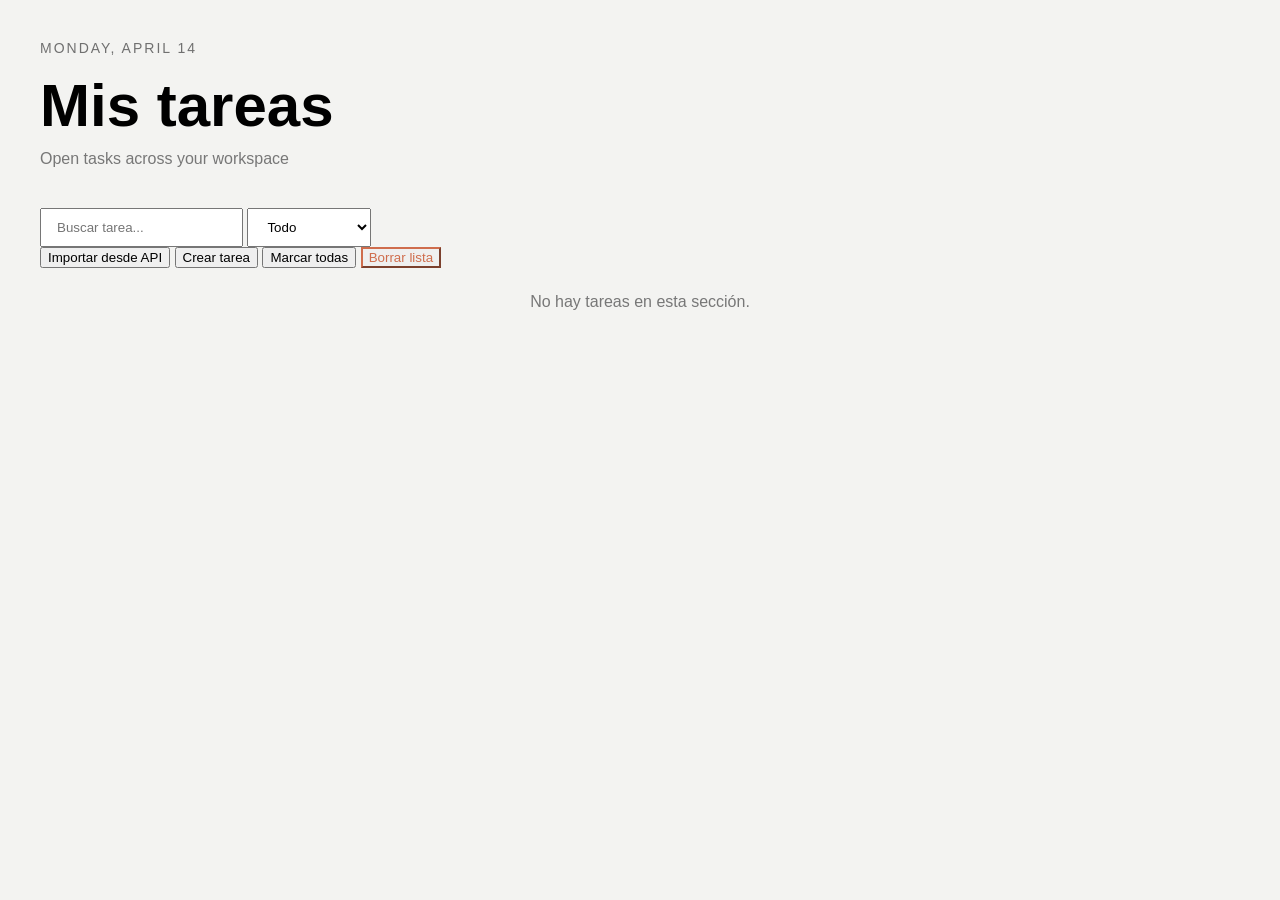
==== index.html @ c3b709b0 "Update index.html" ====
<!DOCTYPE html>
<html lang="es">
<head>
    <meta charset="UTF-8">
    <meta name="viewport" content="width=device-width, initial-scale=1.0">
    <title>Mis Tareas</title>
    <link rel="stylesheet" href="style.css">
</head>
<body>
    <div class="contenedor">
        <div class="encabezado">
            <div>
                <p class="fecha">MONDAY, APRIL 14</p>
                <h1>Mis tareas</h1>
                <p class="subtitulo">Open tasks across your workspace</p>
            </div>
        </div>
        <todo-app></todo-app>
    </div>
    <template id="todo-app-template">
        <div class="menu">
            <div class="filtros">
                <input type="text" id="bus" placeholder="Buscar tarea..." class="input-grande" style="max-width: 250px; margin-bottom: 0; padding: 10px 15px;">
                <select id="flt" style="max-width: 180px; margin-bottom: 0; padding: 10px 15px;">
                    <option value="todas">Todo</option>
                    <option value="pendientes">Abierto</option>
                    <option value="completadas">Completado</option>
                </select>
            </div>
            <div class="botones">
                <button id="imp" class="btn-import">Importar desde API</button>
                <button id="nva" class="btn-create">Crear tarea</button>
                <button id="mar" class="btn-import">Marcar todas</button>
                <button id="vac" class="btn-import" style="color: #cf6d4d; border-color: #cf6d4d;">Borrar lista</button>
            </div>
        </div>
        <div class="lista">
            <ul id="lst" style="list-style: none; padding: 0; margin: 0;"></ul>
        </div>
        <dialog id="mdl-f">
            <div class="modal-contenido">
                <button type="button" class="cerrar" onclick="this.closest('dialog').close()">×</button>
                <p class="modal-subtitulo">NUEVA TAREA</p>
                <h2>Crear una tarea</h2>
                <form id="frm">
                    <label>Nombre de la tarea</label>
                    <input type="text" id="ttl" class="input-grande" placeholder="Ej. Redactar informe de operaciones" required>
                    
                    <div class="check-fin">
                        <input type="checkbox" id="cmp">
                        <label for="cmp" style="margin-bottom: 0; cursor: pointer;">Marca esta tarea como finalizada</label>
                    </div>

                    <div class="acciones-modal">
                        <button type="button" class="btn-cancel" onclick="this.closest('dialog').close()">Cancelar</button>
                        <button type="submit" class="btn-guardar">Crear tarea</button>
                    </div>
                </form>
            </div>
        </dialog>
        <dialog id="mdl-i">
            <div class="modal-contenido">
                <button type="button" class="cerrar" onclick="this.closest('dialog').close()">×</button>
                <p class="modal-subtitulo">Tarea de la API</p>
                <h2>Importar tareas</h2>
                <p style="color: #777; margin-bottom: 20px;">Selecciona los elementos individuales del banco externo:</p>
                
                <ul id="api-lst" style="max-height: 250px; overflow-y: auto; list-style: none; padding: 0; margin-bottom: 20px;"></ul>
                
                <div class="acciones-modal">
                    <button type="button" class="btn-cancel" onclick="this.closest('dialog').close()">Cerrar</button>
                    <button type="button" id="cnf" class="btn-guardar">Importar seleccionadas</button>
                </div>
            </div>
        </dialog>
    </template>
<template id="tarea-item-template">
  <li class="tarea" style="list-style: none;">
    <div>
      <input type="checkbox" class="chk" style="transform: scale(1.2); cursor:pointer;">
    </div>
    <div class="titulo"></div>
    <div class="categoria info">
      <span></span><small></small>
    </div>
    <div class="botones" style="justify-content: flex-end; gap: 10px;">
      <button class="edi btn-import" style="padding: 5px 15px; border-radius: 6px;">Editar</button>
      <button class="del btn-import" style="padding: 5px 15px; border-radius: 6px; color: #cf6d4d; border-color: #cf6d4d;">Eliminar</button>
    </div>
  </li>
</template>
    <script src="app.js"></script>
</body>
</html>
---- style.css ----
*{
    margin:0;
    padding:0;
    box-sizing:border-box;
    font-family:Arial, Helvetica, sans-serif;
}
body{
    background:#f3f3f1;
    padding:40px;
}
.contenedor{
    max-width:1200px;
    margin:auto;
}
.encabezado{
    display:flex;
    justify-content:space-between;
    align-items:center;
    margin-bottom:40px;
}
.fecha{
    color:#707070;
    letter-spacing:2px;
    margin-bottom:15px;
    font-size:14px;
}
h1{
    font-size:60px;
    margin-bottom:10px;
}
.subtitulo{
    color:#777;
}
.botones{
    display:flex;
    gap:15px;
}
.btn-import{
    padding:15px 25px;
    background:white;
    border:1px solid #ccc;
    border-radius:12px;
    cursor:pointer;
}
.btn-create{
    padding:15px 25px;
    border:none;
    border-radius:12px;
    background:#0d4b36;
    color:white;
    font-weight:bold;
    cursor:pointer;
}
.menu{
    display:flex;
    justify-content:space-between;
    border-bottom:1px solid #dcdcdc;
    padding-bottom:15px;
    margin-bottom:25px;
}
.filtros{
    display:flex;
    gap:25px;
}
.filtros a{
    text-decoration:none;
    color:#777;
}
.filtros .activo{
    color:black;
    font-weight:bold;
}
.acciones{
    display:flex;
    gap:20px;
}
.acciones a{
    text-decoration:none;
    color:#777;
}
.lista{
    background:white;
    border-radius:20px;
    overflow:hidden;
    box-shadow:0 0 10px rgba(0,0,0,.08);
}
.tarea{
    display:grid;
    grid-template-columns:50px 1fr 180px 200px;
    align-items:center;
    padding:20px;
    border-bottom:1px solid #ececec;
}
.tarea:hover{
    background:#f8f8f8;
}
.titulo{
    font-size:18px;
}
.categoria{
    display:flex;
    align-items:center;
    gap:10px;
}
.categoria span{
    width:8px;
    height:8px;
    border-radius:50%;
}
.product span{
    background:#cf6d4d;
}
.design span{
    background:#3b82f6;
}
.operations span{
    background:#9b59b6;
}
.research span{
    background:#4caf50;
}
.info{
    color:#777;
    font-size:14px;
}
.info small{
    display:block;
    margin-top:5px;
}
.modal{
    position:fixed;
    top:0;
    left:0;
    width:100%;
    height:100%;
    background:rgba(0,0,0,.25);
    display:none;
    justify-content:center;
    align-items:center;
}
.modal.activo{
    display:flex;
}
.modal-contenido{
    width:700px;
    background:white;
    border-radius:30px;
    padding:35px;
    position:relative;
}
.cerrar{
    position:absolute;
    right:25px;
    top:20px;
    border:none;
    background:none;
    font-size:35px;
    cursor:pointer;
}
.modal-subtitulo{
    font-size:13px;
    letter-spacing:2px;
    color:#888;
}
.modal-contenido h2{
    font-size:50px;
    margin-top:10px;
    margin-bottom:30px;
}

.modal-contenido label{
    display:block;
    margin-bottom:10px;
}
.input-grande,
select,
input[type="date"]{
    width:100%;
    padding:15px;
    border-radius:15px;
    border:1px solid #ccc;
    margin-bottom:20px;
}
.input-grande{
    border:2px solid #a5baa9;
}
.fila{
    display:flex;
    gap:15px;
}
.grupo{
    flex:1;
}
.check-fin{
    display:flex !important;
    gap:10px;
    align-items:center;
    border:1px solid #ddd;
    padding:15px;
    border-radius:15px;
}
.acciones-modal{
    margin-top:30px;
    display:flex;
    justify-content:flex-end;
    gap:15px;
}
.btn-cancel{
    background:none;
    border:none;
    cursor:pointer;
    padding:12px 20px;
}

.btn-guardar{
    background:#0d4b36;
    color:white;
    border:none;
    border-radius:15px;
    padding:15px 25px;
    cursor:pointer;
}
todo-app dialog {
    border: none;
    border-radius: 30px; 
    padding: 35px;       
    position: fixed;
    top: 50%;
    left: 50%;
    transform: translate(-50%, -50%);
    max-width: 90%;
    width: 500px;
    background: white;
    box-shadow: 0 10px 30px rgba(0, 0, 0, 0.15);
}
todo-app dialog::backdrop {
    background: rgba(0, 0, 0, 0.25);
    backdrop-filter: blur(2px);
}
todo-app .completada span {
    text-decoration: line-through;
    color: #777;
}
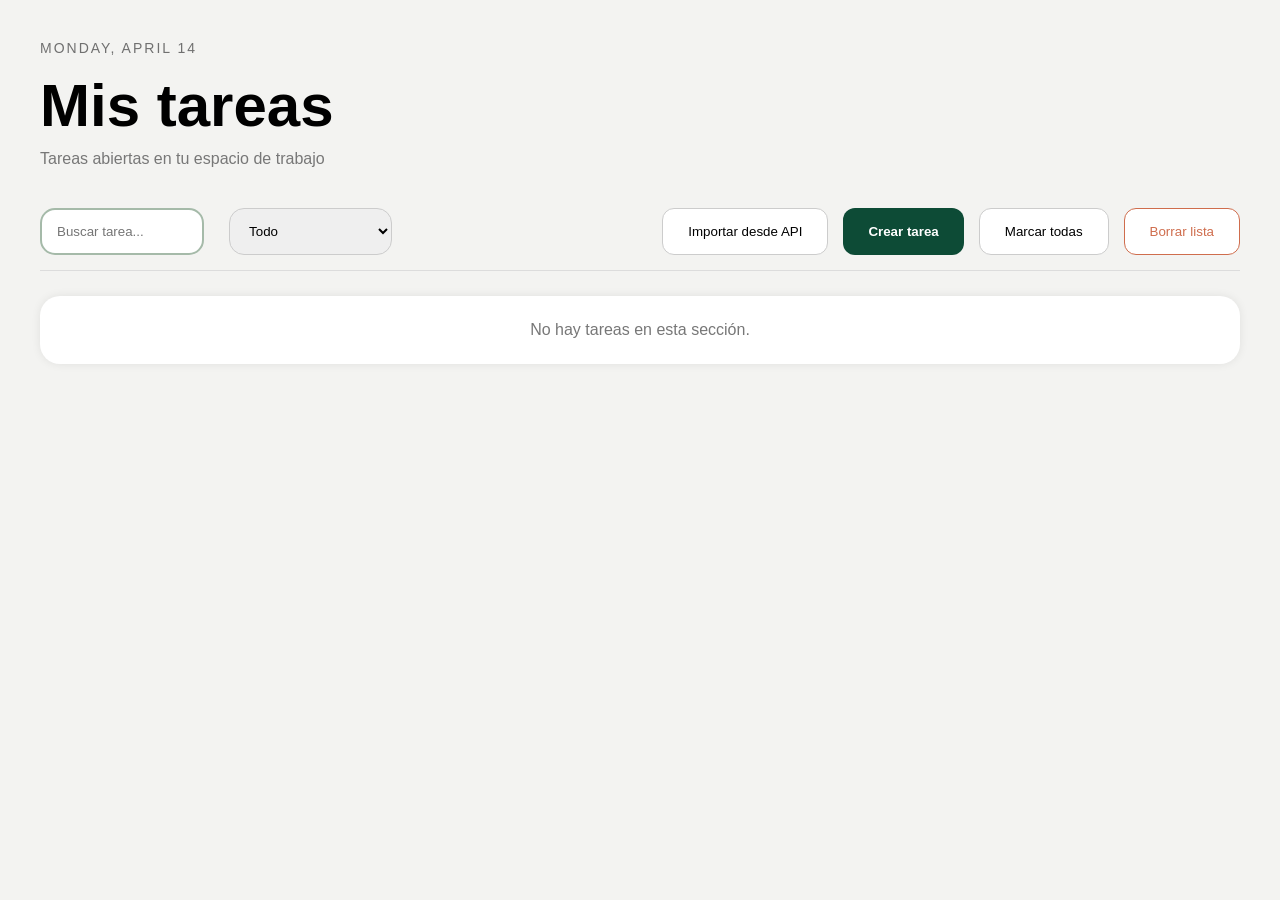
==== commit d6f27163: "Update index.html" ====
--- a/index.html
+++ b/index.html
@@ -12,7 +12,7 @@
             <div>
                 <p class="fecha">MONDAY, APRIL 14</p>
                 <h1>Mis tareas</h1>
-                <p class="subtitulo">Open tasks across your workspace</p>
+                <p class="subtitulo">Tareas abiertas en tu espacio de trabajo</p>
             </div>
         </div>
         <todo-app></todo-app>
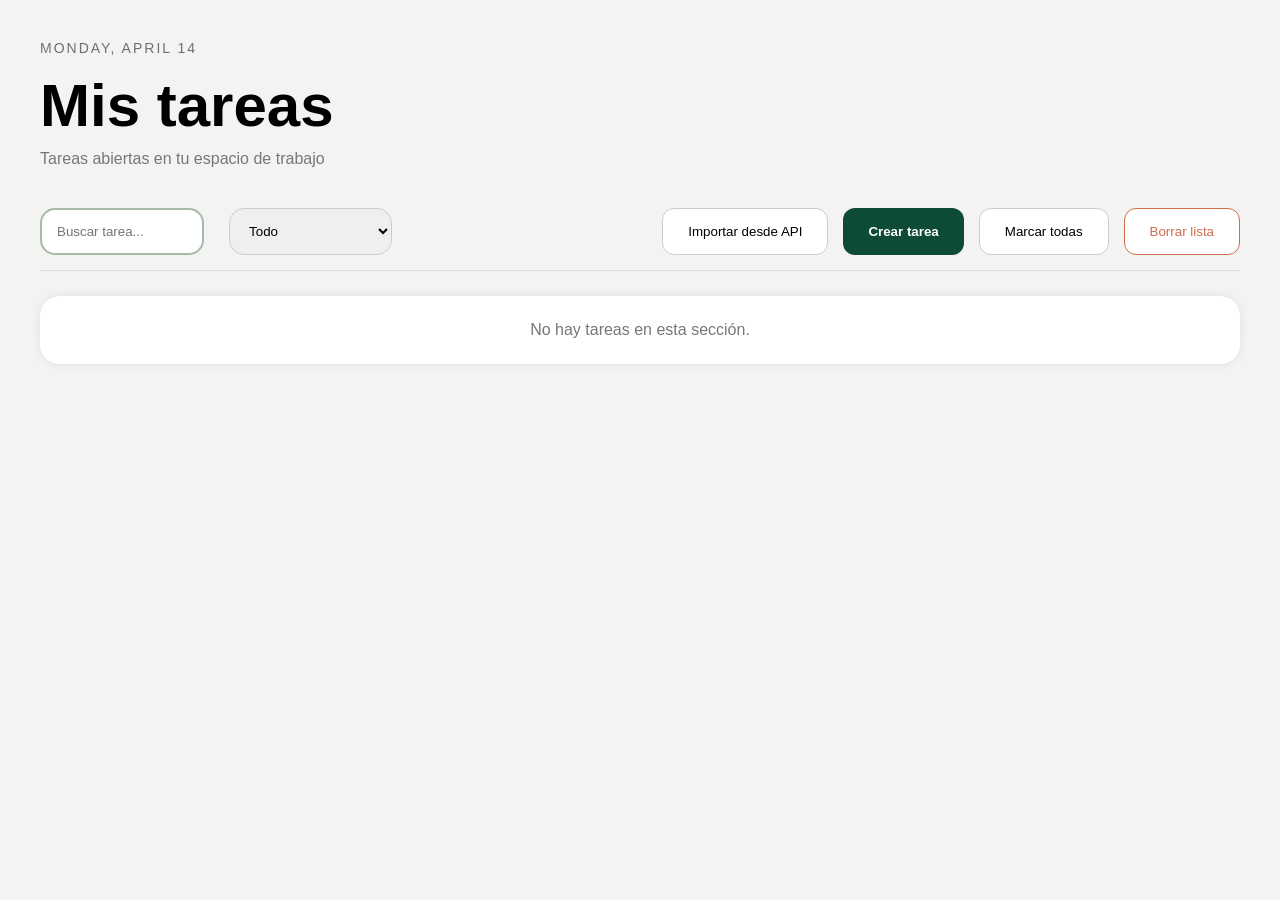
==== commit 52d44dc4: "Update index.html" ====
--- a/index.html
+++ b/index.html
@@ -45,6 +45,12 @@
                 <form id="frm">
                     <label>Nombre de la tarea</label>
                     <input type="text" id="ttl" class="input-grande" placeholder="Ej. Redactar informe de operaciones" required>
+                        <div class="fila">
+                            <div class="grupo">
+                                    <label>Fecha de Registro</label>
+                                    <input type="date" id="fch" required>
+                            </div>
+                        </div>
                     
                     <div class="check-fin">
                         <input type="checkbox" id="cmp">
@@ -81,7 +87,10 @@
     </div>
     <div class="titulo"></div>
     <div class="categoria info">
-      <span></span><small></small>
+      <span></span>
+      <!-- Agregamos un contenedor strong para pintar la fecha de registro -->
+      <strong class="fecha-txt" style="font-weight: normal; margin-right: 10px;"></strong>
+      <small></small>
     </div>
     <div class="botones" style="justify-content: flex-end; gap: 10px;">
       <button class="edi btn-import" style="padding: 5px 15px; border-radius: 6px;">Editar</button>
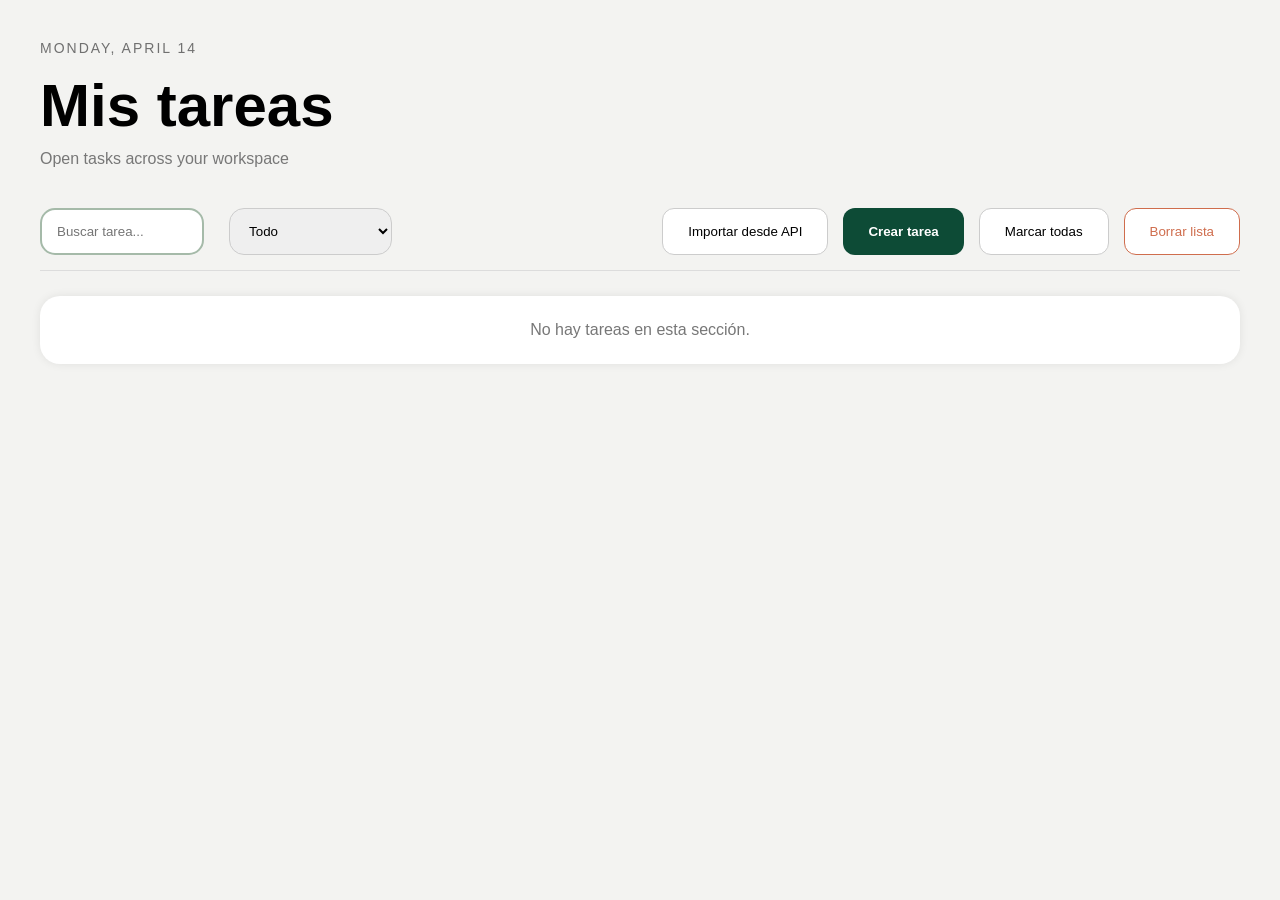
==== commit 1dfb63b0: "Create index.html" ====
--- a/index.html
+++ b/index.html
@@ -1,103 +1,102 @@
-<!DOCTYPE html>
-<html lang="es">
-<head>
-    <meta charset="UTF-8">
-    <meta name="viewport" content="width=device-width, initial-scale=1.0">
-    <title>Mis Tareas</title>
-    <link rel="stylesheet" href="style.css">
-</head>
-<body>
-    <div class="contenedor">
-        <div class="encabezado">
-            <div>
-                <p class="fecha">MONDAY, APRIL 14</p>
-                <h1>Mis tareas</h1>
-                <p class="subtitulo">Tareas abiertas en tu espacio de trabajo</p>
-            </div>
-        </div>
-        <todo-app></todo-app>
-    </div>
-    <template id="todo-app-template">
-        <div class="menu">
-            <div class="filtros">
-                <input type="text" id="bus" placeholder="Buscar tarea..." class="input-grande" style="max-width: 250px; margin-bottom: 0; padding: 10px 15px;">
-                <select id="flt" style="max-width: 180px; margin-bottom: 0; padding: 10px 15px;">
-                    <option value="todas">Todo</option>
-                    <option value="pendientes">Abierto</option>
-                    <option value="completadas">Completado</option>
-                </select>
-            </div>
-            <div class="botones">
-                <button id="imp" class="btn-import">Importar desde API</button>
-                <button id="nva" class="btn-create">Crear tarea</button>
-                <button id="mar" class="btn-import">Marcar todas</button>
-                <button id="vac" class="btn-import" style="color: #cf6d4d; border-color: #cf6d4d;">Borrar lista</button>
-            </div>
-        </div>
-        <div class="lista">
-            <ul id="lst" style="list-style: none; padding: 0; margin: 0;"></ul>
-        </div>
-        <dialog id="mdl-f">
-            <div class="modal-contenido">
-                <button type="button" class="cerrar" onclick="this.closest('dialog').close()">×</button>
-                <p class="modal-subtitulo">NUEVA TAREA</p>
-                <h2>Crear una tarea</h2>
-                <form id="frm">
-                    <label>Nombre de la tarea</label>
-                    <input type="text" id="ttl" class="input-grande" placeholder="Ej. Redactar informe de operaciones" required>
-                        <div class="fila">
-                            <div class="grupo">
-                                    <label>Fecha de Registro</label>
-                                    <input type="date" id="fch" required>
-                            </div>
-                        </div>
-                    
-                    <div class="check-fin">
-                        <input type="checkbox" id="cmp">
-                        <label for="cmp" style="margin-bottom: 0; cursor: pointer;">Marca esta tarea como finalizada</label>
-                    </div>
-
-                    <div class="acciones-modal">
-                        <button type="button" class="btn-cancel" onclick="this.closest('dialog').close()">Cancelar</button>
-                        <button type="submit" class="btn-guardar">Crear tarea</button>
-                    </div>
-                </form>
-            </div>
-        </dialog>
-        <dialog id="mdl-i">
-            <div class="modal-contenido">
-                <button type="button" class="cerrar" onclick="this.closest('dialog').close()">×</button>
-                <p class="modal-subtitulo">Tarea de la API</p>
-                <h2>Importar tareas</h2>
-                <p style="color: #777; margin-bottom: 20px;">Selecciona los elementos individuales del banco externo:</p>
-                
-                <ul id="api-lst" style="max-height: 250px; overflow-y: auto; list-style: none; padding: 0; margin-bottom: 20px;"></ul>
-                
-                <div class="acciones-modal">
-                    <button type="button" class="btn-cancel" onclick="this.closest('dialog').close()">Cerrar</button>
-                    <button type="button" id="cnf" class="btn-guardar">Importar seleccionadas</button>
-                </div>
-            </div>
-        </dialog>
-    </template>
-<template id="tarea-item-template">
-  <li class="tarea" style="list-style: none;">
-    <div>
-      <input type="checkbox" class="chk" style="transform: scale(1.2); cursor:pointer;">
-    </div>
-    <div class="titulo"></div>
-    <div class="categoria info">
-      <span></span>
-      <!-- Agregamos un contenedor strong para pintar la fecha de registro -->
-      <strong class="fecha-txt" style="font-weight: normal; margin-right: 10px;"></strong>
-      <small></small>
-    </div>
-    <div class="botones" style="justify-content: flex-end; gap: 10px;">
-      <button class="edi btn-import" style="padding: 5px 15px; border-radius: 6px;">Editar</button>
-      <button class="del btn-import" style="padding: 5px 15px; border-radius: 6px; color: #cf6d4d; border-color: #cf6d4d;">Eliminar</button>
-    </div>
-  </li>
-</template>
-    <script src="app.js"></script>
-</body>
-</html>
+<!DOCTYPE html>
+<html lang="es">
+<head>
+    <meta charset="UTF-8">
+    <meta name="viewport" content="width=device-width, initial-scale=1.0">
+    <title>Mis Tareas</title>
+    <link rel="stylesheet" href="style.css">
+</head>
+<body>
+    <div class="contenedor">
+        <div class="encabezado">
+            <div>
+                <p class="fecha">MONDAY, APRIL 14</p>
+                <h1>Mis tareas</h1>
+                <p class="subtitulo">Open tasks across your workspace</p>
+            </div>
+        </div>
+
+        <todo-app></todo-app>
+    </div>
+
+    <template id="todo-app-template">
+        <div class="menu">
+            <div class="filtros">
+                <input type="text" id="bus" placeholder="Buscar tarea..." class="input-grande" style="max-width: 250px; margin-bottom: 0; padding: 10px 15px;">
+                <select id="flt" style="max-width: 180px; margin-bottom: 0; padding: 10px 15px;">
+                    <option value="todas">Todo</option>
+                    <option value="pendientes">Abierto</option>
+                    <option value="completadas">Completado</option>
+                </select>
+            </div>
+            <div class="botones">
+                <button id="imp" class="btn-import">Importar desde API</button>
+                <button id="nva" class="btn-create">Crear tarea</button>
+                <button id="mar" class="btn-import">Marcar todas</button>
+                <button id="vac" class="btn-import" style="color: #cf6d4d; border-color: #cf6d4d;">Borrar lista</button>
+            </div>
+        </div>
+
+        <div class="lista">
+            <ul id="lst" style="list-style: none; padding: 0; margin: 0;"></ul>
+        </div>
+
+        <dialog id="mdl-f">
+            <div class="modal-contenido">
+                <button type="button" class="cerrar" onclick="this.closest('dialog').close()">×</button>
+                <p class="modal-subtitulo">NUEVA TAREA</p>
+                <h2>Crear una tarea</h2>
+                
+                <form id="frm">
+                    <label>Nombre de la tarea</label>
+                    <input type="text" id="ttl" class="input-grande" placeholder="Ej. Redactar informe de operaciones" required>
+                    
+                    <div class="check-fin">
+                        <input type="checkbox" id="cmp">
+                        <label for="cmp" style="margin-bottom: 0; cursor: pointer;">Marca esta tarea como finalizada</label>
+                    </div>
+
+                    <div class="acciones-modal">
+                        <button type="button" class="btn-cancel" onclick="this.closest('dialog').close()">Cancelar</button>
+                        <button type="submit" class="btn-guardar">Crear tarea</button>
+                    </div>
+                </form>
+            </div>
+        </dialog>
+
+        <dialog id="mdl-i">
+            <div class="modal-contenido">
+                <button type="button" class="cerrar" onclick="this.closest('dialog').close()">×</button>
+                <p class="modal-subtitulo">CONECTADO A JSONPLACEHOLDER</p>
+                <h2>Importar tareas</h2>
+                <p style="color: #777; margin-bottom: 20px;">Selecciona los elementos individuales del banco externo:</p>
+                
+                <ul id="api-lst" style="max-height: 250px; overflow-y: auto; list-style: none; padding: 0; margin-bottom: 20px;"></ul>
+                
+                <div class="acciones-modal">
+                    <button type="button" class="btn-cancel" onclick="this.closest('dialog').close()">Cerrar</button>
+                    <button type="button" id="cnf" class="btn-guardar">Importar seleccionadas</button>
+                </div>
+            </div>
+        </dialog>
+    </template>
+
+<template id="tarea-item-template">
+  <li class="tarea" style="list-style: none;">
+    <div>
+      <input type="checkbox" class="chk" style="transform: scale(1.2); cursor:pointer;">
+    </div>
+    <div class="titulo"></div>
+    <div class="categoria info">
+      <span></span><small></small>
+    </div>
+    <div class="botones" style="justify-content: flex-end; gap: 10px;">
+      <button class="edi btn-import" style="padding: 5px 15px; border-radius: 6px;">Editar</button>
+      <button class="del btn-import" style="padding: 5px 15px; border-radius: 6px; color: #cf6d4d; border-color: #cf6d4d;">Eliminar</button>
+    </div>
+  </li>
+</template>
+
+    <script src="app.js"></script>
+</body>
+</html>
--- a/style.css
+++ b/style.css
@@ -1,243 +1,288 @@
-*{
-    margin:0;
-    padding:0;
-    box-sizing:border-box;
-    font-family:Arial, Helvetica, sans-serif;
-}
-body{
-    background:#f3f3f1;
-    padding:40px;
-}
-.contenedor{
-    max-width:1200px;
-    margin:auto;
-}
-.encabezado{
-    display:flex;
-    justify-content:space-between;
-    align-items:center;
-    margin-bottom:40px;
-}
-.fecha{
-    color:#707070;
-    letter-spacing:2px;
-    margin-bottom:15px;
-    font-size:14px;
-}
-h1{
-    font-size:60px;
-    margin-bottom:10px;
-}
-.subtitulo{
-    color:#777;
-}
-.botones{
-    display:flex;
-    gap:15px;
-}
-.btn-import{
-    padding:15px 25px;
-    background:white;
-    border:1px solid #ccc;
-    border-radius:12px;
-    cursor:pointer;
-}
-.btn-create{
-    padding:15px 25px;
-    border:none;
-    border-radius:12px;
-    background:#0d4b36;
-    color:white;
-    font-weight:bold;
-    cursor:pointer;
-}
-.menu{
-    display:flex;
-    justify-content:space-between;
-    border-bottom:1px solid #dcdcdc;
-    padding-bottom:15px;
-    margin-bottom:25px;
-}
-.filtros{
-    display:flex;
-    gap:25px;
-}
-.filtros a{
-    text-decoration:none;
-    color:#777;
-}
-.filtros .activo{
-    color:black;
-    font-weight:bold;
-}
-.acciones{
-    display:flex;
-    gap:20px;
-}
-.acciones a{
-    text-decoration:none;
-    color:#777;
-}
-.lista{
-    background:white;
-    border-radius:20px;
-    overflow:hidden;
-    box-shadow:0 0 10px rgba(0,0,0,.08);
-}
-.tarea{
-    display:grid;
-    grid-template-columns:50px 1fr 180px 200px;
-    align-items:center;
-    padding:20px;
-    border-bottom:1px solid #ececec;
-}
-.tarea:hover{
-    background:#f8f8f8;
-}
-.titulo{
-    font-size:18px;
-}
-.categoria{
-    display:flex;
-    align-items:center;
-    gap:10px;
-}
-.categoria span{
-    width:8px;
-    height:8px;
-    border-radius:50%;
-}
-.product span{
-    background:#cf6d4d;
-}
-.design span{
-    background:#3b82f6;
-}
-.operations span{
-    background:#9b59b6;
-}
-.research span{
-    background:#4caf50;
-}
-.info{
-    color:#777;
-    font-size:14px;
-}
-.info small{
-    display:block;
-    margin-top:5px;
-}
-.modal{
-    position:fixed;
-    top:0;
-    left:0;
-    width:100%;
-    height:100%;
-    background:rgba(0,0,0,.25);
-    display:none;
-    justify-content:center;
-    align-items:center;
-}
-.modal.activo{
-    display:flex;
-}
-.modal-contenido{
-    width:700px;
-    background:white;
-    border-radius:30px;
-    padding:35px;
-    position:relative;
-}
-.cerrar{
-    position:absolute;
-    right:25px;
-    top:20px;
-    border:none;
-    background:none;
-    font-size:35px;
-    cursor:pointer;
-}
-.modal-subtitulo{
-    font-size:13px;
-    letter-spacing:2px;
-    color:#888;
-}
-.modal-contenido h2{
-    font-size:50px;
-    margin-top:10px;
-    margin-bottom:30px;
-}
-
-.modal-contenido label{
-    display:block;
-    margin-bottom:10px;
-}
-.input-grande,
-select,
-input[type="date"]{
-    width:100%;
-    padding:15px;
-    border-radius:15px;
-    border:1px solid #ccc;
-    margin-bottom:20px;
-}
-.input-grande{
-    border:2px solid #a5baa9;
-}
-.fila{
-    display:flex;
-    gap:15px;
-}
-.grupo{
-    flex:1;
-}
-.check-fin{
-    display:flex !important;
-    gap:10px;
-    align-items:center;
-    border:1px solid #ddd;
-    padding:15px;
-    border-radius:15px;
-}
-.acciones-modal{
-    margin-top:30px;
-    display:flex;
-    justify-content:flex-end;
-    gap:15px;
-}
-.btn-cancel{
-    background:none;
-    border:none;
-    cursor:pointer;
-    padding:12px 20px;
-}
-
-.btn-guardar{
-    background:#0d4b36;
-    color:white;
-    border:none;
-    border-radius:15px;
-    padding:15px 25px;
-    cursor:pointer;
-}
-todo-app dialog {
-    border: none;
-    border-radius: 30px; 
-    padding: 35px;       
-    position: fixed;
-    top: 50%;
-    left: 50%;
-    transform: translate(-50%, -50%);
-    max-width: 90%;
-    width: 500px;
-    background: white;
-    box-shadow: 0 10px 30px rgba(0, 0, 0, 0.15);
-}
-todo-app dialog::backdrop {
-    background: rgba(0, 0, 0, 0.25);
-    backdrop-filter: blur(2px);
-}
-todo-app .completada span {
-    text-decoration: line-through;
-    color: #777;
-}+*{
+    margin:0;
+    padding:0;
+    box-sizing:border-box;
+    font-family:Arial, Helvetica, sans-serif;
+}
+
+body{
+    background:#f3f3f1;
+    padding:40px;
+}
+
+.contenedor{
+    max-width:1200px;
+    margin:auto;
+}
+
+.encabezado{
+    display:flex;
+    justify-content:space-between;
+    align-items:center;
+    margin-bottom:40px;
+}
+
+.fecha{
+    color:#707070;
+    letter-spacing:2px;
+    margin-bottom:15px;
+    font-size:14px;
+}
+
+h1{
+    font-size:60px;
+    margin-bottom:10px;
+}
+
+.subtitulo{
+    color:#777;
+}
+
+.botones{
+    display:flex;
+    gap:15px;
+}
+
+.btn-import{
+    padding:15px 25px;
+    background:white;
+    border:1px solid #ccc;
+    border-radius:12px;
+    cursor:pointer;
+}
+
+.btn-create{
+    padding:15px 25px;
+    border:none;
+    border-radius:12px;
+    background:#0d4b36;
+    color:white;
+    font-weight:bold;
+    cursor:pointer;
+}
+
+.menu{
+    display:flex;
+    justify-content:space-between;
+    border-bottom:1px solid #dcdcdc;
+    padding-bottom:15px;
+    margin-bottom:25px;
+}
+
+.filtros{
+    display:flex;
+    gap:25px;
+}
+
+.filtros a{
+    text-decoration:none;
+    color:#777;
+}
+
+.filtros .activo{
+    color:black;
+    font-weight:bold;
+}
+
+.acciones{
+    display:flex;
+    gap:20px;
+}
+
+.acciones a{
+    text-decoration:none;
+    color:#777;
+}
+
+.lista{
+    background:white;
+    border-radius:20px;
+    overflow:hidden;
+    box-shadow:0 0 10px rgba(0,0,0,.08);
+}
+
+.tarea{
+    display:grid;
+    grid-template-columns:50px 1fr 180px 200px;
+    align-items:center;
+    padding:20px;
+    border-bottom:1px solid #ececec;
+}
+
+.tarea:hover{
+    background:#f8f8f8;
+}
+
+.titulo{
+    font-size:18px;
+}
+
+.categoria{
+    display:flex;
+    align-items:center;
+    gap:10px;
+}
+
+.categoria span{
+    width:8px;
+    height:8px;
+    border-radius:50%;
+}
+
+.product span{
+    background:#cf6d4d;
+}
+
+.design span{
+    background:#3b82f6;
+}
+
+.operations span{
+    background:#9b59b6;
+}
+
+.research span{
+    background:#4caf50;
+}
+
+.info{
+    color:#777;
+    font-size:14px;
+}
+
+.info small{
+    display:block;
+    margin-top:5px;
+}
+
+.modal{
+    position:fixed;
+    top:0;
+    left:0;
+    width:100%;
+    height:100%;
+
+    background:rgba(0,0,0,.25);
+
+    display:none;
+    justify-content:center;
+    align-items:center;
+}
+
+.modal.activo{
+    display:flex;
+}
+
+.modal-contenido{
+    width:700px;
+    background:white;
+    border-radius:30px;
+    padding:35px;
+    position:relative;
+}
+
+.cerrar{
+    position:absolute;
+    right:25px;
+    top:20px;
+    border:none;
+    background:none;
+    font-size:35px;
+    cursor:pointer;
+}
+
+.modal-subtitulo{
+    font-size:13px;
+    letter-spacing:2px;
+    color:#888;
+}
+
+.modal-contenido h2{
+    font-size:50px;
+    margin-top:10px;
+    margin-bottom:30px;
+}
+
+.modal-contenido label{
+    display:block;
+    margin-bottom:10px;
+}
+
+.input-grande,
+select,
+input[type="date"]{
+    width:100%;
+    padding:15px;
+    border-radius:15px;
+    border:1px solid #ccc;
+    margin-bottom:20px;
+}
+
+.input-grande{
+    border:2px solid #a5baa9;
+}
+
+.fila{
+    display:flex;
+    gap:15px;
+}
+
+.grupo{
+    flex:1;
+}
+
+.check-fin{
+    display:flex !important;
+    gap:10px;
+    align-items:center;
+    border:1px solid #ddd;
+    padding:15px;
+    border-radius:15px;
+}
+
+.acciones-modal{
+    margin-top:30px;
+    display:flex;
+    justify-content:flex-end;
+    gap:15px;
+}
+
+.btn-cancel{
+    background:none;
+    border:none;
+    cursor:pointer;
+    padding:12px 20px;
+}
+
+.btn-guardar{
+    background:#0d4b36;
+    color:white;
+    border:none;
+    border-radius:15px;
+    padding:15px 25px;
+    cursor:pointer;
+}
+
+todo-app dialog {
+    border: none;
+    border-radius: 30px; 
+    padding: 35px;      
+    position: fixed;
+    top: 50%;
+    left: 50%;
+    transform: translate(-50%, -50%);
+    max-width: 90%;
+    width: 500px;
+    background: white;
+    box-shadow: 0 10px 30px rgba(0, 0, 0, 0.15);
+}
+
+todo-app dialog::backdrop {
+    background: rgba(0, 0, 0, 0.25); 
+    backdrop-filter: blur(2px);
+}
+
+todo-app .completada span {
+    text-decoration: line-through;
+    color: #777;
+}
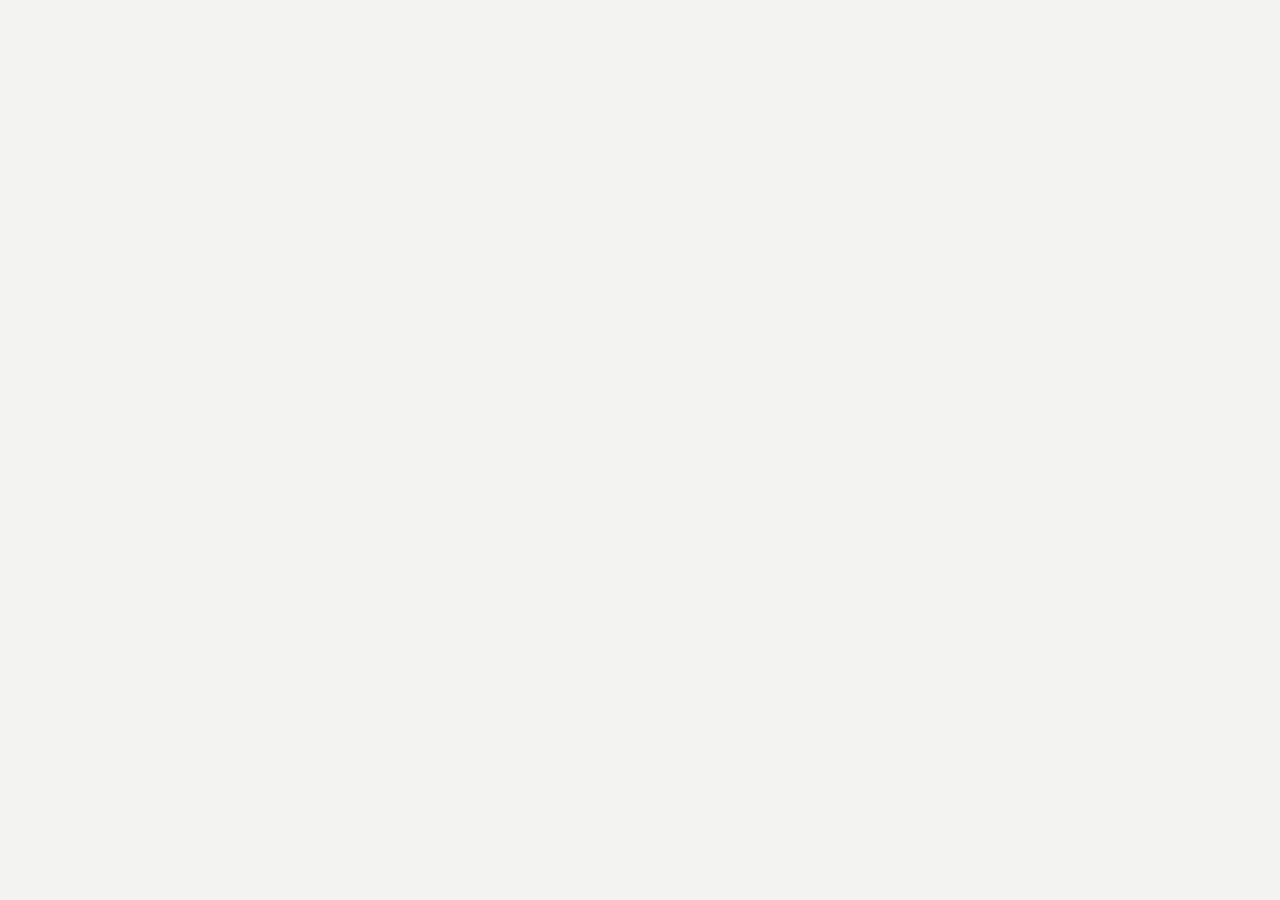
==== commit 4ab8738d: "Update index.html" ====
--- a/index.html
+++ b/index.html
@@ -7,96 +7,94 @@
     <link rel="stylesheet" href="style.css">
 </head>
 <body>
+
     <div class="contenedor">
-        <div class="encabezado">
-            <div>
-                <p class="fecha">MONDAY, APRIL 14</p>
-                <h1>Mis tareas</h1>
-                <p class="subtitulo">Open tasks across your workspace</p>
-            </div>
-        </div>
-
         <todo-app></todo-app>
     </div>
 
     <template id="todo-app-template">
-        <div class="menu">
-            <div class="filtros">
-                <input type="text" id="bus" placeholder="Buscar tarea..." class="input-grande" style="max-width: 250px; margin-bottom: 0; padding: 10px 15px;">
-                <select id="flt" style="max-width: 180px; margin-bottom: 0; padding: 10px 15px;">
-                    <option value="todas">Todo</option>
-                    <option value="pendientes">Abierto</option>
-                    <option value="completadas">Completado</option>
-                </select>
+        <div class="encabezado">
+            <div>
+                <div class="fecha" id="fecha-actual">TAREAS DE HOY</div>
+                <h1>Mis tareas</h1>
+                <p class="subtitulo">Open tasks across your workspace</p>
             </div>
             <div class="botones">
-                <button id="imp" class="btn-import">Importar desde API</button>
-                <button id="nva" class="btn-create">Crear tarea</button>
-                <button id="mar" class="btn-import">Marcar todas</button>
-                <button id="vac" class="btn-import" style="color: #cf6d4d; border-color: #cf6d4d;">Borrar lista</button>
+                <button class="btn-import" id="imp">Importar desde API</button>
+                <button class="btn-create" id="nva">Crear tarea</button>
             </div>
         </div>
 
-        <div class="lista">
-            <ul id="lst" style="list-style: none; padding: 0; margin: 0;"></ul>
+        <div class="menu">
+            <div class="filtros">
+                <select id="flt" style="width: auto; margin-bottom: 0; padding: 5px 15px;">
+                    <option value="todas">Todas</option>
+                    <option value="completadas">Completadas</option>
+                    <option value="pendientes">Pendientes</option>
+                </select>
+                <input type="text" id="bus" placeholder="Buscar tarea..." style="width: auto; margin-bottom: 0; padding: 5px 15px; border-radius: 10px;">
+            </div>
+            <div class="acciones">
+                <a href="#" id="mar">Marcar todas como completadas</a>
+                <a href="#" id="vac">Borrar lista completa</a>
+            </div>
         </div>
 
+        <ul class="lista" id="lst"></ul>
+
         <dialog id="mdl-f">
-            <div class="modal-contenido">
-                <button type="button" class="cerrar" onclick="this.closest('dialog').close()">×</button>
-                <p class="modal-subtitulo">NUEVA TAREA</p>
-                <h2>Crear una tarea</h2>
+            <button class="cerrar" onclick="this.closest('dialog').close()">×</button>
+            <div class="modal-subtitulo">NUEVA TAREA</div>
+            <h2>Crear una tarea</h2>
+            <form id="frm">
+                <label for="ttl">Nombre de la tarea</label>
+                <input type="text" id="ttl" class="input-grande" required placeholder="Escribe la tarea aquí...">
                 
-                <form id="frm">
-                    <label>Nombre de la tarea</label>
-                    <input type="text" id="ttl" class="input-grande" placeholder="Ej. Redactar informe de operaciones" required>
-                    
-                    <div class="check-fin">
-                        <input type="checkbox" id="cmp">
-                        <label for="cmp" style="margin-bottom: 0; cursor: pointer;">Marca esta tarea como finalizada</label>
-                    </div>
+                <label for="fch">Fecha Límite</label>
+                <input type="date" id="fch" required class="input-grande">
 
-                    <div class="acciones-modal">
-                        <button type="button" class="btn-cancel" onclick="this.closest('dialog').close()">Cancelar</button>
-                        <button type="submit" class="btn-guardar">Crear tarea</button>
-                    </div>
-                </form>
-            </div>
+                <label class="check-fin">
+                    <input type="checkbox" id="cmp" class="chk">
+                    <span>Marca esta tarea como finalizada</span>
+                </label>
+
+                <div class="acciones-modal">
+                    <button type="button" class="btn-cancel" onclick="this.closest('dialog').close()">Cancelar</button>
+                    <button type="submit" class="btn-guardar">Guardar tarea</button>
+                </div>
+            </form>
         </dialog>
 
         <dialog id="mdl-i">
-            <div class="modal-contenido">
-                <button type="button" class="cerrar" onclick="this.closest('dialog').close()">×</button>
-                <p class="modal-subtitulo">CONECTADO A JSONPLACEHOLDER</p>
-                <h2>Importar tareas</h2>
-                <p style="color: #777; margin-bottom: 20px;">Selecciona los elementos individuales del banco externo:</p>
-                
-                <ul id="api-lst" style="max-height: 250px; overflow-y: auto; list-style: none; padding: 0; margin-bottom: 20px;"></ul>
-                
-                <div class="acciones-modal">
-                    <button type="button" class="btn-cancel" onclick="this.closest('dialog').close()">Cerrar</button>
-                    <button type="button" id="cnf" class="btn-guardar">Importar seleccionadas</button>
-                </div>
+            <button class="cerrar" onclick="this.closest('dialog').close()">×</button>
+            <div class="modal-subtitulo">CONECTADO A JSONPLACEHOLDER</div>
+            <h2>Importar tareas</h2>
+            <p>Selecciona los elementos que deseas agregar localmente:</p>
+            <ul id="api-lst" style="max-height: 250px; overflow-y: auto; margin: 20px 0; border: 1px solid #eee; padding: 10px; border-radius: 10px;"></ul>
+            <div class="acciones-modal">
+                <button type="button" class="btn-cancel" onclick="this.closest('dialog').close()">Cerrar</button>
+                <button type="button" class="btn-guardar" id="cnf">Importar seleccionadas</button>
             </div>
         </dialog>
     </template>
 
-<template id="tarea-item-template">
-  <li class="tarea" style="list-style: none;">
-    <div>
-      <input type="checkbox" class="chk" style="transform: scale(1.2); cursor:pointer;">
-    </div>
-    <div class="titulo"></div>
-    <div class="categoria info">
-      <span></span><small></small>
-    </div>
-    <div class="botones" style="justify-content: flex-end; gap: 10px;">
-      <button class="edi btn-import" style="padding: 5px 15px; border-radius: 6px;">Editar</button>
-      <button class="del btn-import" style="padding: 5px 15px; border-radius: 6px; color: #cf6d4d; border-color: #cf6d4d;">Eliminar</button>
-    </div>
-  </li>
-</template>
+    <template id="tarea-item-template">
+        <li class="tarea">
+            <div>
+                <input type="checkbox" class="chk" style="transform: scale(1.3); cursor: pointer;">
+            </div>
+            <div class="titulo"></div>
+            <div class="info">
+                <span class="fecha-txt" style="font-weight: bold; color: #555;"></span>
+                <span class="categoria"><small></small></span>
+            </div>
+            <div style="display: flex; gap: 10px; justify-content: flex-end;">
+                <button class="edi btn-import" style="padding: 5px 15px; border-radius: 8px;">Editar</button>
+                <button class="del btn-import" style="padding: 5px 15px; border-radius: 8px; border-color: #fca5a5; color: #ef4444;">Eliminar</button>
+            </div>
+        </li>
+    </template>
 
-    <script src="app.js"></script>
+    <script src="todo-app.js"></script>
 </body>
 </html>
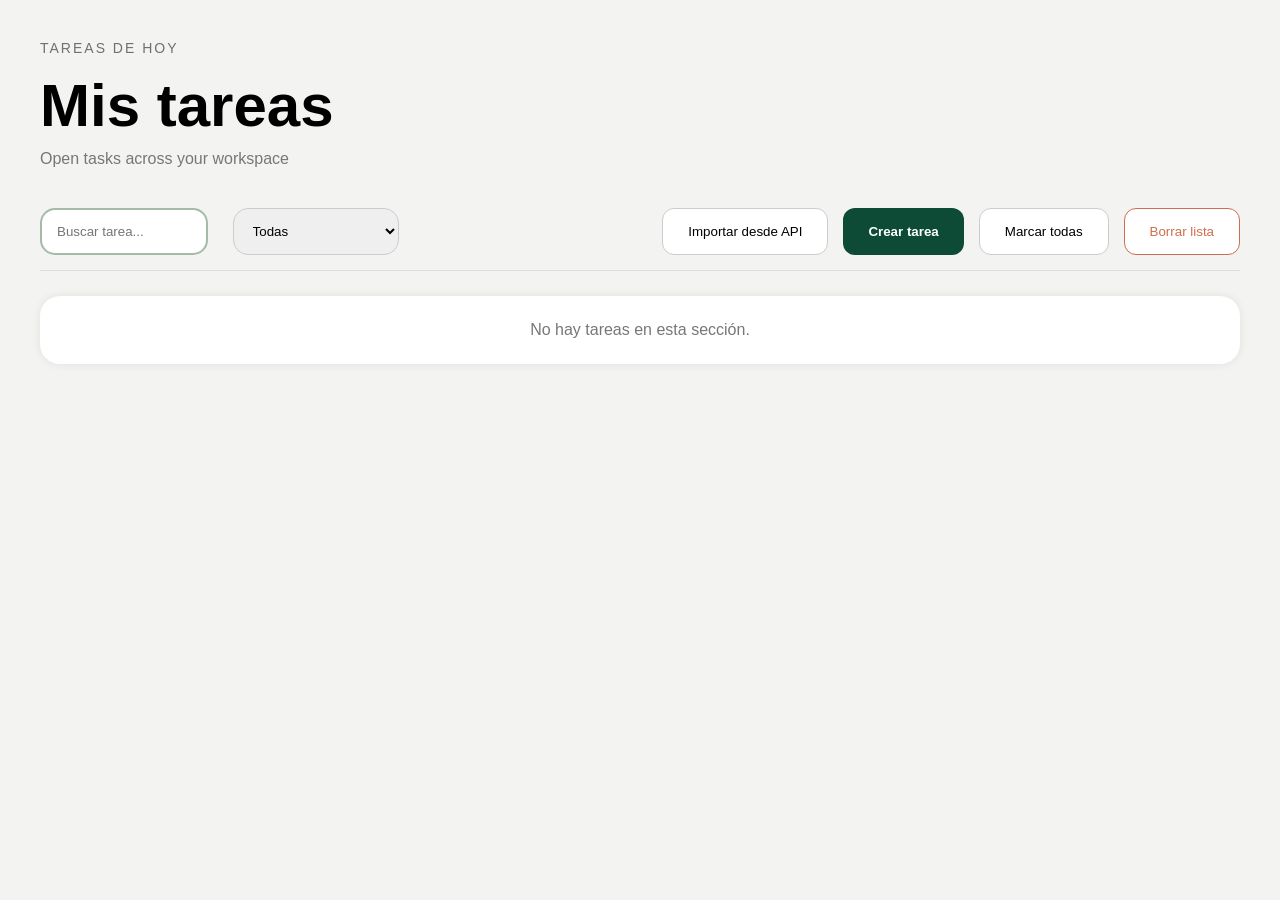
==== commit 08cf0422: "Update index.html" ====
--- a/index.html
+++ b/index.html
@@ -7,94 +7,93 @@
     <link rel="stylesheet" href="style.css">
 </head>
 <body>
-
     <div class="contenedor">
+        <div class="encabezado">
+            <div>
+                <p class="fecha">TAREAS DE HOY</p>
+                <h1>Mis tareas</h1>
+                <p class="subtitulo">Open tasks across your workspace</p>
+            </div>
+        </div>
         <todo-app></todo-app>
     </div>
 
     <template id="todo-app-template">
-        <div class="encabezado">
-            <div>
-                <div class="fecha" id="fecha-actual">TAREAS DE HOY</div>
-                <h1>Mis tareas</h1>
-                <p class="subtitulo">Open tasks across your workspace</p>
+        <div class="menu">
+            <div class="filtros">
+                <input type="text" id="bus" placeholder="Buscar tarea..." class="input-grande" style="max-width: 250px; margin-bottom: 0; padding: 10px 15px;">
+                <select id="flt" style="max-width: 180px; margin-bottom: 0; padding: 10px 15px;">
+                    <option value="todas">Todas</option>
+                    <option value="pendientes">Pendientes</option>
+                    <option value="completadas">Completadas</option>
+                </select>
             </div>
             <div class="botones">
-                <button class="btn-import" id="imp">Importar desde API</button>
-                <button class="btn-create" id="nva">Crear tarea</button>
+                <button id="imp" class="btn-import">Importar desde API</button>
+                <button id="nva" class="btn-create">Crear tarea</button>
+                <button id="mar" class="btn-import">Marcar todas</button>
+                <button id="vac" class="btn-import" style="color: #cf6d4d; border-color: #cf6d4d;">Borrar lista</button>
             </div>
         </div>
 
-        <div class="menu">
-            <div class="filtros">
-                <select id="flt" style="width: auto; margin-bottom: 0; padding: 5px 15px;">
-                    <option value="todas">Todas</option>
-                    <option value="completadas">Completadas</option>
-                    <option value="pendientes">Pendientes</option>
-                </select>
-                <input type="text" id="bus" placeholder="Buscar tarea..." style="width: auto; margin-bottom: 0; padding: 5px 15px; border-radius: 10px;">
-            </div>
-            <div class="acciones">
-                <a href="#" id="mar">Marcar todas como completadas</a>
-                <a href="#" id="vac">Borrar lista completa</a>
-            </div>
+        <div class="lista">
+            <ul id="lst" style="list-style: none; padding: 0; margin: 0;"></ul>
         </div>
 
-        <ul class="lista" id="lst"></ul>
-
         <dialog id="mdl-f">
-            <button class="cerrar" onclick="this.closest('dialog').close()">×</button>
-            <div class="modal-subtitulo">NUEVA TAREA</div>
-            <h2>Crear una tarea</h2>
-            <form id="frm">
-                <label for="ttl">Nombre de la tarea</label>
-                <input type="text" id="ttl" class="input-grande" required placeholder="Escribe la tarea aquí...">
-                
-                <label for="fch">Fecha Límite</label>
-                <input type="date" id="fch" required class="input-grande">
-
-                <label class="check-fin">
-                    <input type="checkbox" id="cmp" class="chk">
-                    <span>Marca esta tarea como finalizada</span>
-                </label>
-
-                <div class="acciones-modal">
-                    <button type="button" class="btn-cancel" onclick="this.closest('dialog').close()">Cancelar</button>
-                    <button type="submit" class="btn-guardar">Guardar tarea</button>
-                </div>
-            </form>
+            <div class="modal-contenido">
+                <button type="button" class="cerrar" onclick="this.closest('dialog').close()">×</button>
+                <p class="modal-subtitulo">NUEVA TAREA</p>
+                <h2>Crear una tarea</h2>
+                <form id="frm">
+                    <label>Nombre de la tarea</label>
+                    <input type="text" id="ttl" class="input-grande" placeholder="Ej. Redactar informe de operaciones" required>
+                    <label>Fecha de Registro</label>
+                    <input type="date" id="fch" required>
+                    <div class="check-fin">
+                        <input type="checkbox" id="cmp">
+                        <label for="cmp" style="margin-bottom: 0; cursor: pointer;">Marca esta tarea como finalizada</label>
+                    </div>
+                    <div class="acciones-modal">
+                        <button type="button" class="btn-cancel" onclick="this.closest('dialog').close()">Cancelar</button>
+                        <button type="submit" class="btn-guardar">Guardar tarea</button>
+                    </div>
+                </form>
+            </div>
         </dialog>
 
         <dialog id="mdl-i">
-            <button class="cerrar" onclick="this.closest('dialog').close()">×</button>
-            <div class="modal-subtitulo">CONECTADO A JSONPLACEHOLDER</div>
-            <h2>Importar tareas</h2>
-            <p>Selecciona los elementos que deseas agregar localmente:</p>
-            <ul id="api-lst" style="max-height: 250px; overflow-y: auto; margin: 20px 0; border: 1px solid #eee; padding: 10px; border-radius: 10px;"></ul>
-            <div class="acciones-modal">
-                <button type="button" class="btn-cancel" onclick="this.closest('dialog').close()">Cerrar</button>
-                <button type="button" class="btn-guardar" id="cnf">Importar seleccionadas</button>
+            <div class="modal-contenido">
+                <button type="button" class="cerrar" onclick="this.closest('dialog').close()">×</button>
+                <p class="modal-subtitulo">Importación desde API</p>
+                <h2>Importar tareas</h2>
+                <ul id="api-lst" style="max-height: 250px; overflow-y: auto; list-style: none; padding: 0; margin-bottom: 20px;"></ul>
+                <div class="acciones-modal">
+                    <button type="button" class="btn-cancel" onclick="this.closest('dialog').close()">Cerrar</button>
+                    <button type="button" id="cnf" class="btn-guardar">Importar seleccionadas</button>
+                </div>
             </div>
         </dialog>
     </template>
 
     <template id="tarea-item-template">
-        <li class="tarea">
+        <li class="tarea" style="list-style: none;">
             <div>
-                <input type="checkbox" class="chk" style="transform: scale(1.3); cursor: pointer;">
+                <input type="checkbox" class="chk" style="transform: scale(1.2); cursor:pointer;">
             </div>
             <div class="titulo"></div>
-            <div class="info">
-                <span class="fecha-txt" style="font-weight: bold; color: #555;"></span>
-                <span class="categoria"><small></small></span>
+            <div class="categoria info">
+                <span></span>
+                <strong class="fecha-txt" style="font-weight: normal; margin-right: 10px;"></strong>
+                <small></small>
             </div>
-            <div style="display: flex; gap: 10px; justify-content: flex-end;">
-                <button class="edi btn-import" style="padding: 5px 15px; border-radius: 8px;">Editar</button>
-                <button class="del btn-import" style="padding: 5px 15px; border-radius: 8px; border-color: #fca5a5; color: #ef4444;">Eliminar</button>
+            <div class="botones" style="justify-content: flex-end; gap: 10px;">
+                <button class="edi btn-import" style="padding: 5px 15px; border-radius: 6px;">Editar</button>
+                <button class="del btn-import" style="padding: 5px 15px; border-radius: 6px; color: #cf6d4d; border-color: #cf6d4d;">Eliminar</button>
             </div>
         </li>
     </template>
 
-    <script src="todo-app.js"></script>
+    <script src="app.js"></script>
 </body>
 </html>
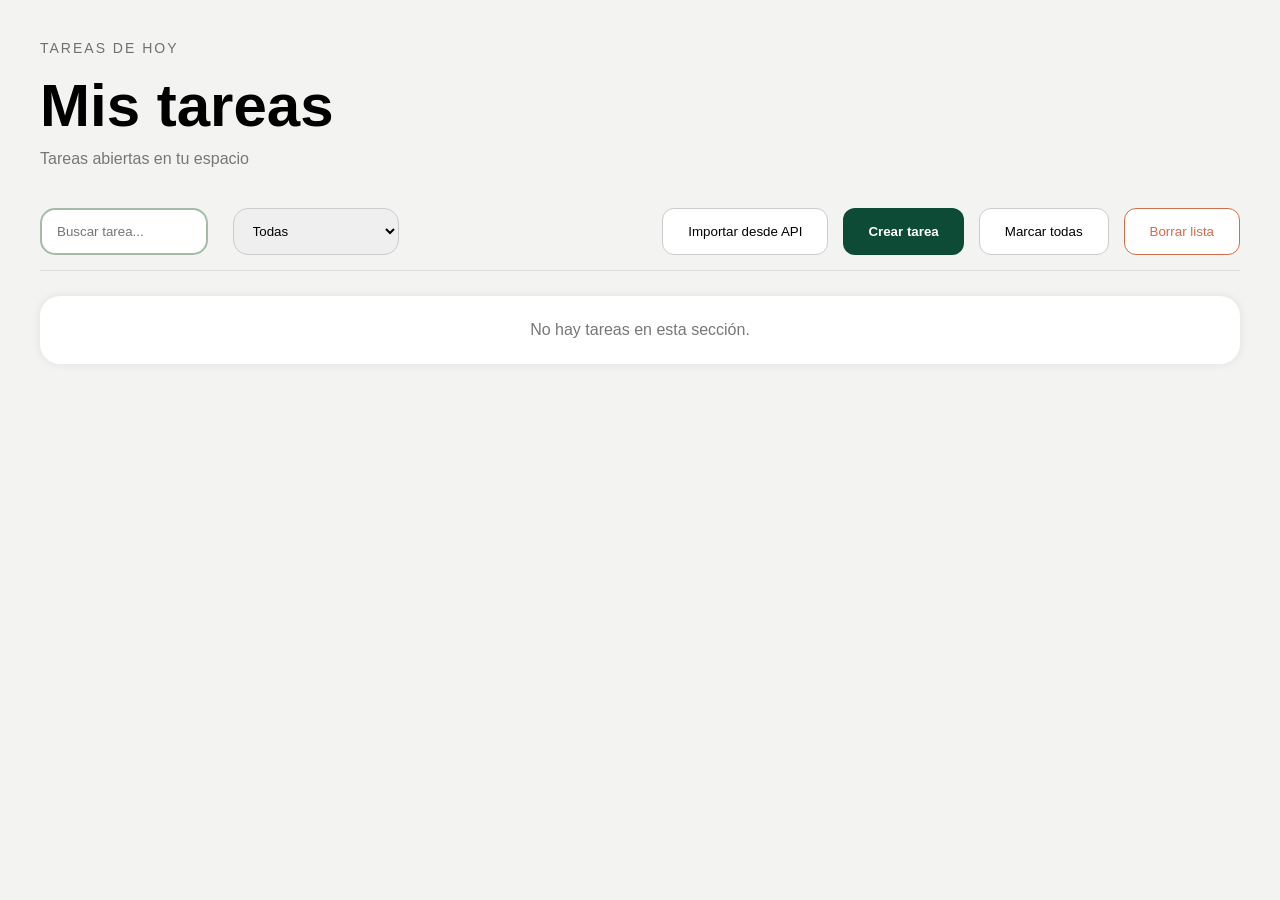
==== commit 62c543cf: "Update index.html" ====
--- a/index.html
+++ b/index.html
@@ -12,7 +12,7 @@
             <div>
                 <p class="fecha">TAREAS DE HOY</p>
                 <h1>Mis tareas</h1>
-                <p class="subtitulo">Open tasks across your workspace</p>
+                <p class="subtitulo">Tareas abiertas en tu espacio</p>
             </div>
         </div>
         <todo-app></todo-app>
--- a/style.css
+++ b/style.css
@@ -103,7 +103,7 @@
 
 .tarea{
     display:grid;
-    grid-template-columns:50px 1fr 180px 200px;
+    grid-template-columns:50px 1fr 220px 200px;
     align-items:center;
     padding:20px;
     border-bottom:1px solid #ececec;
@@ -161,9 +161,7 @@
     left:0;
     width:100%;
     height:100%;
-
     background:rgba(0,0,0,.25);
-
     display:none;
     justify-content:center;
     align-items:center;
@@ -174,17 +172,16 @@
 }
 
 .modal-contenido{
-    width:700px;
-    background:white;
-    border-radius:30px;
-    padding:35px;
-    position:relative;
+    display: block;
+    width: 100%;
+    background: white;
+    position: relative;
 }
 
 .cerrar{
     position:absolute;
-    right:25px;
-    top:20px;
+    right:0px;
+    top:-10px;
     border:none;
     background:none;
     font-size:35px;
@@ -244,6 +241,7 @@
     margin-top:30px;
     display:flex;
     justify-content:flex-end;
+    align-items:center;
     gap:15px;
 }
 
@@ -266,15 +264,16 @@
 todo-app dialog {
     border: none;
     border-radius: 30px; 
-    padding: 35px;      
+    padding: 40px;      
     position: fixed;
     top: 50%;
     left: 50%;
     transform: translate(-50%, -50%);
     max-width: 90%;
-    width: 500px;
+    width: 600px;
     background: white;
     box-shadow: 0 10px 30px rgba(0, 0, 0, 0.15);
+    overflow: visible;
 }
 
 todo-app dialog::backdrop {
@@ -282,7 +281,7 @@
     backdrop-filter: blur(2px);
 }
 
-todo-app .completada span {
+todo-app .completada .titulo {
     text-decoration: line-through;
     color: #777;
 }
